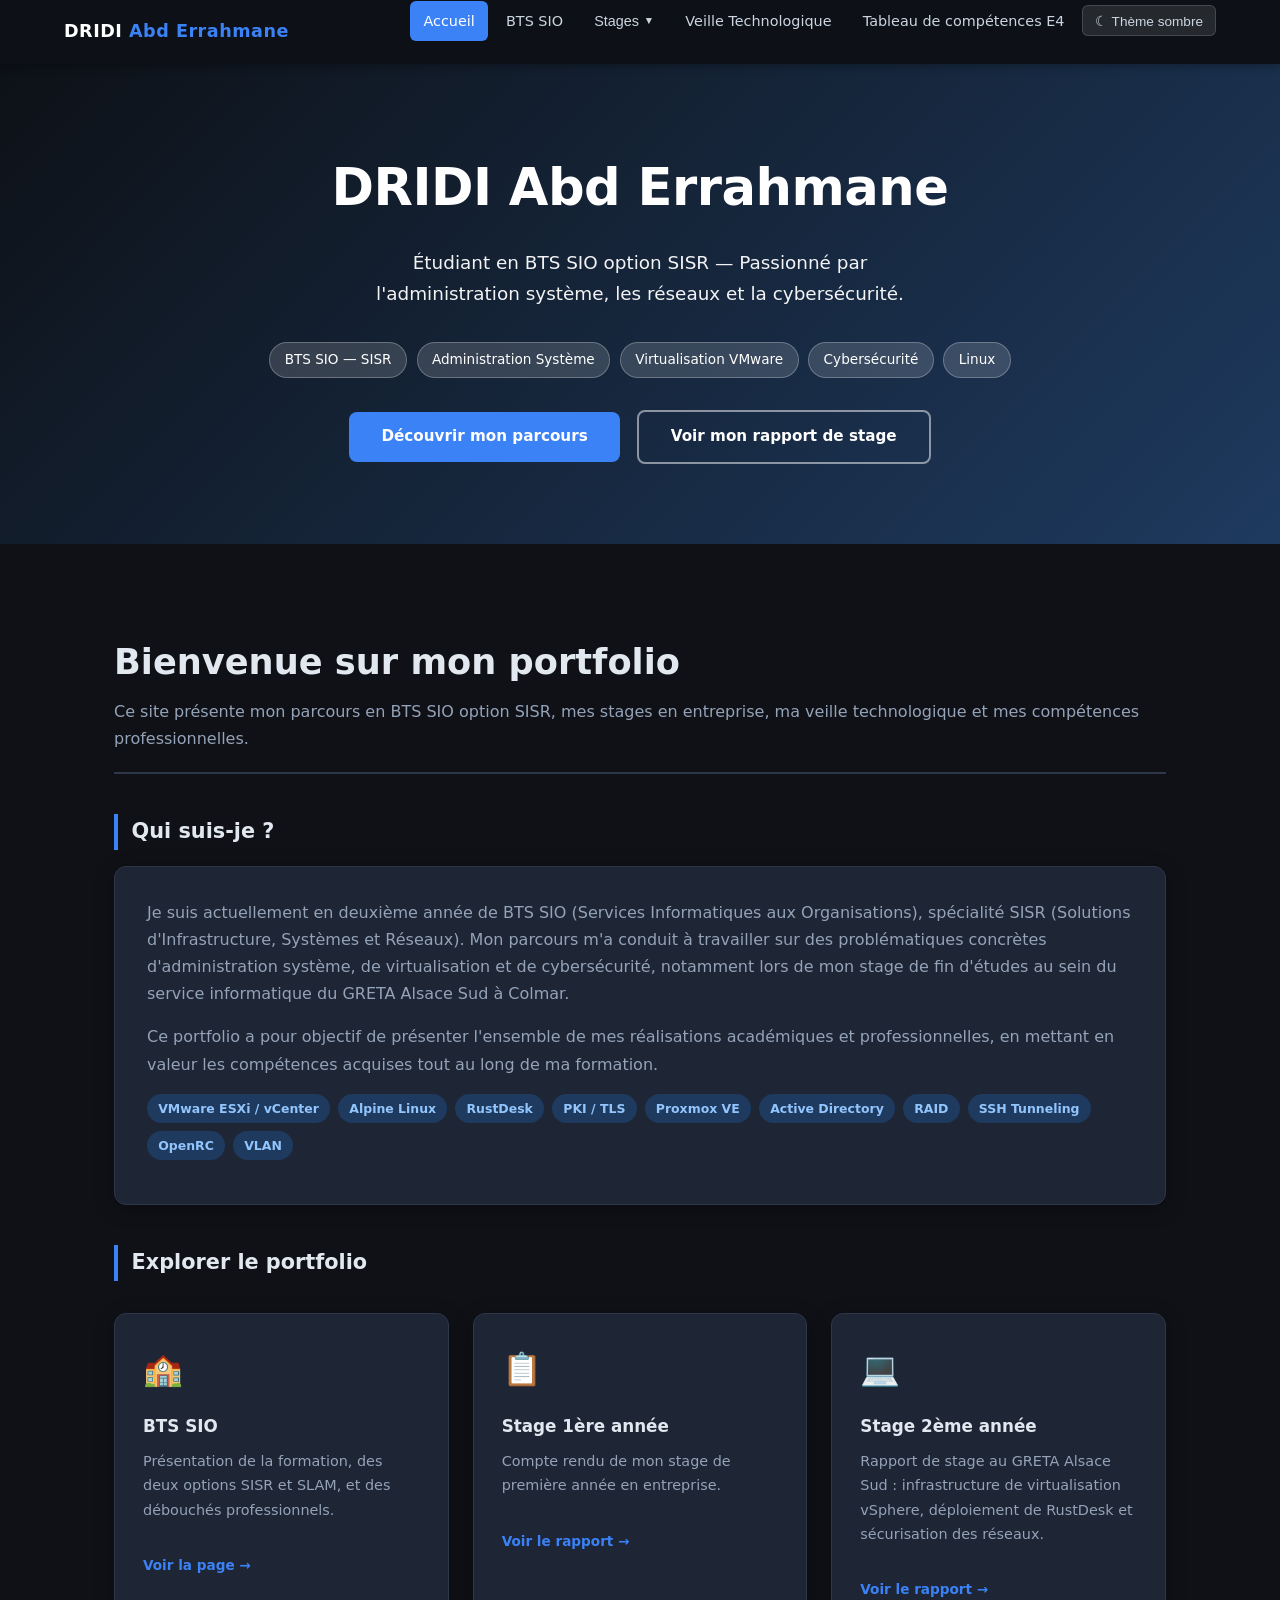
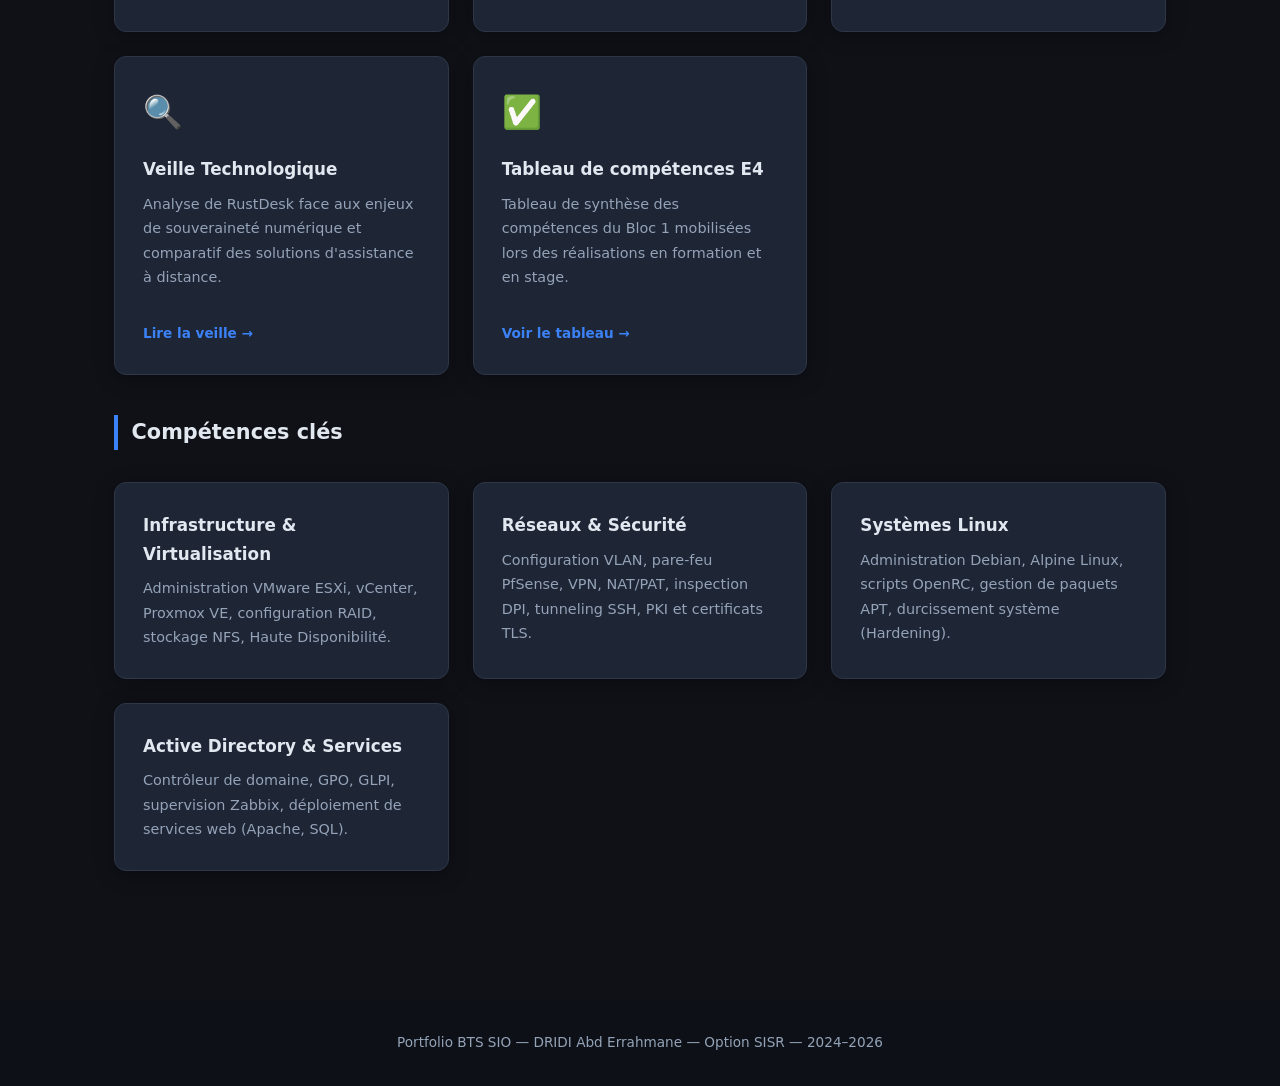
==== index.html @ 1265cfc3 "commit initial" ====
<!DOCTYPE html>
<html lang="fr" data-theme="dark">
<head>
  <meta charset="UTF-8" />
  <meta name="viewport" content="width=device-width, initial-scale=1.0" />
  <title>Portfolio BTS SIO — DRIDI Abd Errahmane</title>
  <link rel="stylesheet" href="css/style.css" />
</head>
<body>

  <!-- ===== NAVIGATION ===== -->
  <nav>
    <div class="nav-container">
      <a class="nav-logo" href="index.html">DRIDI <span>Abd Errahmane</span></a>

      <button class="nav-hamburger" id="nav-hamburger" aria-label="Menu" aria-expanded="false">
        <span></span><span></span><span></span>
      </button>

      <ul class="nav-links" id="nav-links">
        <li><a href="index.html" class="active">Accueil</a></li>
        <li><a href="bts-sio.html">BTS SIO</a></li>

        <li>
          <button class="nav-dropdown-toggle" aria-haspopup="true">
            Stages <span class="arrow">&#9660;</span>
          </button>
          <div class="dropdown-menu">
            <a href="stage-1ere-annee.html">Stage 1ère année</a>
            <a href="stage-2eme-annee.html">Stage 2ème année</a>
          </div>
        </li>

        <li><a href="veille-technologique.html">Veille Technologique</a></li>
        <li><a href="tableau-competences.html">Tableau de compétences E4</a></li>

        <li>
          <button id="theme-toggle" aria-label="Changer de thème">☾ Thème sombre</button>
        </li>
      </ul>
    </div>
  </nav>

  <!-- ===== HERO ===== -->
  <header class="hero">
    <h1>DRIDI Abd Errahmane</h1>
    <p>Étudiant en BTS SIO option SISR — Passionné par l'administration système, les réseaux et la cybersécurité.</p>
    <div class="hero-badges">
      <span class="badge">BTS SIO — SISR</span>
      <span class="badge">Administration Système</span>
      <span class="badge">Virtualisation VMware</span>
      <span class="badge">Cybersécurité</span>
      <span class="badge">Linux</span>
    </div>
    <a href="bts-sio.html" class="btn">Découvrir mon parcours</a>
    <a href="stage-2eme-annee.html" class="btn btn-outline">Voir mon rapport de stage</a>
  </header>

  <!-- ===== CONTENU PRINCIPAL ===== -->
  <main>

    <div class="page-header">
      <h1>Bienvenue sur mon portfolio</h1>
      <p>Ce site présente mon parcours en BTS SIO option SISR, mes stages en entreprise, ma veille technologique et mes compétences professionnelles.</p>
    </div>

    <!-- Présentation rapide -->
    <h2 class="section-title">Qui suis-je ?</h2>
    <div class="rapport-section">
      <p>
        Je suis actuellement en deuxième année de BTS SIO (Services Informatiques aux Organisations), spécialité SISR (Solutions d'Infrastructure, Systèmes et Réseaux). Mon parcours m'a conduit à travailler sur des problématiques concrètes d'administration système, de virtualisation et de cybersécurité, notamment lors de mon stage de fin d'études au sein du service informatique du GRETA Alsace Sud à Colmar.
      </p>
      <p>
        Ce portfolio a pour objectif de présenter l'ensemble de mes réalisations académiques et professionnelles, en mettant en valeur les compétences acquises tout au long de ma formation.
      </p>
      <div class="tags">
        <span class="tag">VMware ESXi / vCenter</span>
        <span class="tag">Alpine Linux</span>
        <span class="tag">RustDesk</span>
        <span class="tag">PKI / TLS</span>
        <span class="tag">Proxmox VE</span>
        <span class="tag">Active Directory</span>
        <span class="tag">RAID</span>
        <span class="tag">SSH Tunneling</span>
        <span class="tag">OpenRC</span>
        <span class="tag">VLAN</span>
      </div>
    </div>

    <!-- Navigation rapide -->
    <h2 class="section-title">Explorer le portfolio</h2>
    <div class="cards-grid">

      <div class="card">
        <div class="card-icon">&#127979;</div>
        <h3>BTS SIO</h3>
        <p>Présentation de la formation, des deux options SISR et SLAM, et des débouchés professionnels.</p>
        <a href="bts-sio.html" class="card-link">Voir la page &rarr;</a>
      </div>

      <div class="card">
        <div class="card-icon">&#128203;</div>
        <h3>Stage 1ère année</h3>
        <p>Compte rendu de mon stage de première année en entreprise.</p>
        <a href="stage-1ere-annee.html" class="card-link">Voir le rapport &rarr;</a>
      </div>

      <div class="card">
        <div class="card-icon">&#128187;</div>
        <h3>Stage 2ème année</h3>
        <p>Rapport de stage au GRETA Alsace Sud : infrastructure de virtualisation vSphere, déploiement de RustDesk et sécurisation des réseaux.</p>
        <a href="stage-2eme-annee.html" class="card-link">Voir le rapport &rarr;</a>
      </div>

      <div class="card">
        <div class="card-icon">&#128269;</div>
        <h3>Veille Technologique</h3>
        <p>Analyse de RustDesk face aux enjeux de souveraineté numérique et comparatif des solutions d'assistance à distance.</p>
        <a href="veille-technologique.html" class="card-link">Lire la veille &rarr;</a>
      </div>

      <div class="card">
        <div class="card-icon">&#9989;</div>
        <h3>Tableau de compétences E4</h3>
        <p>Tableau de synthèse des compétences du Bloc 1 mobilisées lors des réalisations en formation et en stage.</p>
        <a href="tableau-competences.html" class="card-link">Voir le tableau &rarr;</a>
      </div>

    </div>

    <!-- Compétences clés -->
    <h2 class="section-title">Compétences clés</h2>
    <div class="cards-grid">
      <div class="card">
        <h3>Infrastructure &amp; Virtualisation</h3>
        <p>Administration VMware ESXi, vCenter, Proxmox VE, configuration RAID, stockage NFS, Haute Disponibilité.</p>
      </div>
      <div class="card">
        <h3>Réseaux &amp; Sécurité</h3>
        <p>Configuration VLAN, pare-feu PfSense, VPN, NAT/PAT, inspection DPI, tunneling SSH, PKI et certificats TLS.</p>
      </div>
      <div class="card">
        <h3>Systèmes Linux</h3>
        <p>Administration Debian, Alpine Linux, scripts OpenRC, gestion de paquets APT, durcissement système (Hardening).</p>
      </div>
      <div class="card">
        <h3>Active Directory &amp; Services</h3>
        <p>Contrôleur de domaine, GPO, GLPI, supervision Zabbix, déploiement de services web (Apache, SQL).</p>
      </div>
    </div>

  </main>

  <!-- ===== FOOTER ===== -->
  <footer>
    <p>Portfolio BTS SIO &mdash; DRIDI Abd Errahmane &mdash; Option SISR &mdash; 2024&ndash;2026</p>
  </footer>

  <script src="js/main.js"></script>
</body>
</html>
---- css/style.css ----
/* =========================================================
   Portfolio BTS SIO - DRIDI Abd Errahmane
   style.css — Thème sobre et élégant, clair/sombre
   ========================================================= */

/* --- Variables de thème --- */
:root {
  --bg-primary:       #f4f6f9;
  --bg-secondary:     #ffffff;
  --bg-nav:           #1a1f2e;
  --bg-card:          #ffffff;
  --text-primary:     #000000;
  --text-secondary:   #000000;
  --text-nav:         #e2e8f0;
  --text-nav-hover:   #ffffff;
  --accent:           #2563eb;
  --accent-hover:     #1d4ed8;
  --accent-light:     #dbeafe;
  --border:           #e2e8f0;
  --border-nav:       rgba(255,255,255,0.08);
  --shadow:           0 2px 12px rgba(0,0,0,0.08);
  --shadow-card:      0 4px 20px rgba(0,0,0,0.06);
  --tag-bg:           #dbeafe;
  --tag-text:         #1d4ed8;
  --table-head-bg:    #1a1f2e;
  --table-head-text:  #ffffff;
  --table-alt:        #f8fafc;
  --code-bg:          #f1f5f9;
  --code-text:        #1e293b;
  --hero-gradient:    linear-gradient(135deg, #1a1f2e 0%, #2563eb 100%);
}

[data-theme="dark"] {
  --bg-primary:       #0f1117;
  --bg-secondary:     #1a1f2e;
  --bg-nav:           #0d1117;
  --bg-card:          #1e2535;
  --text-primary:     #e2e8f0;
  --text-secondary:   #94a3b8;
  --text-nav:         #cbd5e1;
  --text-nav-hover:   #ffffff;
  --accent:           #3b82f6;
  --accent-hover:     #60a5fa;
  --accent-light:     #1e3a5f;
  --border:           #2d3748;
  --border-nav:       rgba(255,255,255,0.06);
  --shadow:           0 2px 12px rgba(0,0,0,0.4);
  --shadow-card:      0 4px 20px rgba(0,0,0,0.3);
  --tag-bg:           #1e3a5f;
  --tag-text:         #93c5fd;
  --table-head-bg:    #0d1117;
  --table-head-text:  #e2e8f0;
  --table-alt:        #151b27;
  --code-bg:          #0d1117;
  --code-text:        #a5f3fc;
  --hero-gradient:    linear-gradient(135deg, #0d1117 0%, #1e3a5f 100%);
}

/* --- Reset & base --- */
*, *::before, *::after { box-sizing: border-box; margin: 0; padding: 0; }

html { scroll-behavior: smooth; font-size: 16px; }

body {
  font-family: 'Segoe UI', system-ui, -apple-system, sans-serif;
  background-color: var(--bg-primary);
  color: var(--text-primary);
  line-height: 1.7;
  transition: background-color 0.3s, color 0.3s;
}

a { color: var(--accent); text-decoration: none; transition: color 0.2s; }
a:hover { color: var(--accent-hover); }

img { max-width: 100%; display: block; }

/* --- Navigation --- */
nav {
  background-color: var(--bg-nav);
  position: sticky;
  top: 0;
  z-index: 1000;
  box-shadow: 0 2px 8px rgba(0,0,0,0.3);
}

.nav-container {
  max-width: 1200px;
  margin: 0 auto;
  padding: 0 1.5rem;
  display: flex;
  align-items: center;
  justify-content: space-between;
  height: 64px;
}

.nav-logo {
  font-size: 1.1rem;
  font-weight: 700;
  color: #ffffff;
  letter-spacing: 0.5px;
  white-space: nowrap;
}

.nav-logo span { color: var(--accent); }

.nav-links {
  display: flex;
  align-items: center;
  gap: 0.25rem;
  list-style: none;
}

.nav-links > li { position: relative; }

.nav-links > li > a,
.nav-links > li > button.nav-dropdown-toggle {
  display: flex;
  align-items: center;
  gap: 0.3rem;
  padding: 0.5rem 0.85rem;
  color: var(--text-nav);
  font-size: 0.9rem;
  font-weight: 500;
  border-radius: 6px;
  border: none;
  background: none;
  cursor: pointer;
  transition: background 0.2s, color 0.2s;
  white-space: nowrap;
}

.nav-links > li > a:hover,
.nav-links > li > button.nav-dropdown-toggle:hover,
.nav-links > li > a.active,
.nav-links > li > button.nav-dropdown-toggle.active {
  background: rgba(255,255,255,0.1);
  color: var(--text-nav-hover);
}

.nav-links > li > a.active { background: var(--accent); }

/* Flèche dropdown */
.nav-dropdown-toggle .arrow {
  font-size: 0.65rem;
  transition: transform 0.25s;
  display: inline-block;
}
.nav-dropdown-toggle.open .arrow { transform: rotate(180deg); }

/* Sous-menu dropdown */
.dropdown-menu {
  display: none;
  position: absolute;
  top: calc(100% + 8px);
  left: 0;
  background: var(--bg-card);
  border: 1px solid var(--border);
  border-radius: 8px;
  box-shadow: var(--shadow);
  min-width: 220px;
  overflow: hidden;
  z-index: 200;
}

.dropdown-menu.open { display: block; }

.dropdown-menu a {
  display: block;
  padding: 0.65rem 1.1rem;
  color: var(--text-primary);
  font-size: 0.875rem;
  border-bottom: 1px solid var(--border);
  transition: background 0.15s;
}

.dropdown-menu a:last-child { border-bottom: none; }
.dropdown-menu a:hover { background: var(--accent-light); color: var(--accent); }

/* Bouton thème */
#theme-toggle {
  background: rgba(255,255,255,0.1);
  border: 1px solid rgba(255,255,255,0.15);
  color: var(--text-nav);
  padding: 0.4rem 0.75rem;
  border-radius: 6px;
  cursor: pointer;
  font-size: 0.85rem;
  transition: background 0.2s, color 0.2s;
  white-space: nowrap;
}
#theme-toggle:hover { background: rgba(255,255,255,0.18); color: #fff; }

/* Hamburger */
.nav-hamburger {
  display: none;
  flex-direction: column;
  gap: 5px;
  cursor: pointer;
  padding: 0.4rem;
  background: none;
  border: none;
}
.nav-hamburger span {
  display: block;
  width: 24px;
  height: 2px;
  background: var(--text-nav);
  border-radius: 2px;
  transition: all 0.3s;
}

/* --- Mobile nav --- */
@media (max-width: 900px) {
  .nav-hamburger { display: flex; }

  .nav-links {
    display: none;
    flex-direction: column;
    align-items: stretch;
    position: absolute;
    top: 64px;
    left: 0;
    right: 0;
    background: var(--bg-nav);
    padding: 1rem;
    gap: 0.25rem;
    border-top: 1px solid var(--border-nav);
  }

  .nav-links.open { display: flex; }

  .nav-links > li > a,
  .nav-links > li > button.nav-dropdown-toggle {
    width: 100%;
    justify-content: space-between;
    padding: 0.65rem 1rem;
  }

  .dropdown-menu {
    position: static;
    box-shadow: none;
    border: none;
    border-radius: 0;
    background: rgba(255,255,255,0.04);
    margin-top: 0.25rem;
  }

  .dropdown-menu a { padding-left: 2rem; }

  #theme-toggle { width: 100%; text-align: center; margin-top: 0.5rem; }
}

/* --- Layout principal --- */
main {
  max-width: 1100px;
  margin: 0 auto;
  padding: 2.5rem 1.5rem 4rem;
}

/* --- Hero (page d'accueil) --- */
.hero {
  background: var(--hero-gradient);
  color: #ffffff;
  padding: 5rem 2rem;
  text-align: center;
  margin-bottom: 3rem;
}

.hero h1 {
  font-size: clamp(2rem, 5vw, 3.2rem);
  font-weight: 800;
  margin-bottom: 1rem;
  letter-spacing: -0.5px;
}

.hero p {
  font-size: 1.15rem;
  opacity: 0.95;
  max-width: 600px;
  margin: 0 auto 2rem;
  color: #ffffff; /* Par défaut sur le gradient sombre */
}

/* Forcer le texte hero en noir quand le thème global est CLAIR */
[data-theme="light"] .hero p {
  color: #000000 !important;
  font-weight: 500;
}

.hero-badges {
  display: flex;
  flex-wrap: wrap;
  gap: 0.6rem;
  justify-content: center;
  margin-bottom: 2rem;
}

.badge {
  background: rgba(255,255,255,0.15);
  border: 1px solid rgba(255,255,255,0.25);
  color: #fff;
  padding: 0.35rem 0.9rem;
  border-radius: 20px;
  font-size: 0.85rem;
  font-weight: 500;
}

.btn {
  display: inline-block;
  padding: 0.75rem 2rem;
  background: var(--accent);
  color: #fff;
  border-radius: 8px;
  font-weight: 600;
  font-size: 0.95rem;
  transition: background 0.2s, transform 0.15s;
  border: none;
  cursor: pointer;
}
.btn:hover { background: var(--accent-hover); color: #fff; transform: translateY(-1px); }
.btn-outline {
  background: transparent;
  border: 2px solid rgba(255,255,255,0.5);
  margin-left: 0.75rem;
}
.btn-outline:hover { background: rgba(255,255,255,0.1); }

/* --- Cards grille --- */
.cards-grid {
  display: grid;
  grid-template-columns: repeat(auto-fit, minmax(280px, 1fr));
  gap: 1.5rem;
  margin-top: 2rem;
}

.card {
  background: var(--bg-card);
  border: 1px solid var(--border);
  border-radius: 12px;
  padding: 1.75rem;
  box-shadow: var(--shadow-card);
  transition: transform 0.2s, box-shadow 0.2s;
}

.card:hover { transform: translateY(-3px); box-shadow: 0 8px 30px rgba(0,0,0,0.1); }

.card-icon {
  font-size: 2rem;
  margin-bottom: 1rem;
}

.card h3 {
  font-size: 1.05rem;
  font-weight: 700;
  margin-bottom: 0.5rem;
  color: var(--text-primary);
}

.card p { color: var(--text-secondary); font-size: 0.9rem; }

.card a.card-link {
  display: inline-block;
  margin-top: 1rem;
  font-size: 0.85rem;
  font-weight: 600;
  color: var(--accent);
}

/* --- Titres de section --- */
.page-header {
  margin-bottom: 2.5rem;
  padding-bottom: 1.25rem;
  border-bottom: 2px solid var(--border);
}

.page-header h1 {
  font-size: clamp(1.6rem, 3vw, 2.2rem);
  font-weight: 800;
  color: var(--text-primary);
  margin-bottom: 0.4rem;
}

.page-header p {
  color: var(--text-secondary);
  font-size: 1rem;
}

.section-title {
  font-size: 1.3rem;
  font-weight: 700;
  color: var(--text-primary);
  margin: 2.5rem 0 1rem;
  padding-left: 0.85rem;
  border-left: 4px solid var(--accent);
}

.subsection-title {
  font-size: 1.05rem;
  font-weight: 600;
  color: var(--text-primary);
  margin: 1.75rem 0 0.75rem;
}

/* --- Texte courant --- */
p { margin-bottom: 1rem; color: var(--text-secondary); }
p:last-child { margin-bottom: 0; }

ul, ol { padding-left: 1.5rem; margin-bottom: 1rem; color: var(--text-secondary); }
li { margin-bottom: 0.4rem; }

/* --- Info box / alert --- */
.info-box {
  background: var(--accent-light);
  border-left: 4px solid var(--accent);
  border-radius: 0 8px 8px 0;
  padding: 1rem 1.25rem;
  margin: 1.5rem 0;
  color: var(--text-primary);
  font-size: 0.925rem;
}

.info-box strong { display: block; margin-bottom: 0.3rem; color: var(--accent); }

/* --- Tags --- */
.tags { display: flex; flex-wrap: wrap; gap: 0.5rem; margin: 0.75rem 0; }
.tag {
  background: var(--tag-bg);
  color: var(--tag-text);
  padding: 0.25rem 0.7rem;
  border-radius: 20px;
  font-size: 0.78rem;
  font-weight: 600;
}

/* --- Timeline --- */
.timeline { position: relative; padding-left: 2rem; margin: 1.5rem 0; }
.timeline::before {
  content: '';
  position: absolute;
  left: 0.5rem;
  top: 0;
  bottom: 0;
  width: 2px;
  background: var(--border);
}

.timeline-item {
  position: relative;
  margin-bottom: 2rem;
}

.timeline-item::before {
  content: '';
  position: absolute;
  left: -1.65rem;
  top: 0.35rem;
  width: 12px;
  height: 12px;
  background: var(--accent);
  border-radius: 50%;
  border: 2px solid var(--bg-primary);
}

.timeline-item .timeline-date {
  font-size: 0.8rem;
  font-weight: 600;
  color: var(--accent);
  margin-bottom: 0.25rem;
  text-transform: uppercase;
  letter-spacing: 0.5px;
}

.timeline-item h4 {
  font-size: 1rem;
  font-weight: 700;
  color: var(--text-primary);
  margin-bottom: 0.5rem;
}

.timeline-item p { font-size: 0.9rem; }

/* --- Tableau --- */
.table-wrapper {
  overflow-x: auto;
  margin: 1.5rem 0;
  border-radius: 10px;
  border: 1px solid var(--border);
  box-shadow: var(--shadow-card);
}

table {
  width: 100%;
  border-collapse: collapse;
  font-size: 0.875rem;
}

thead th {
  background: var(--table-head-bg);
  color: var(--table-head-text);
  padding: 0.85rem 1rem;
  text-align: left;
  font-weight: 600;
  font-size: 0.8rem;
  text-transform: uppercase;
  letter-spacing: 0.5px;
}

tbody tr { border-bottom: 1px solid var(--border); }
tbody tr:last-child { border-bottom: none; }
tbody tr:nth-child(even) { background: var(--table-alt); }
tbody td { padding: 0.75rem 1rem; color: var(--text-secondary); vertical-align: top; }
tbody tr:hover { background: var(--accent-light); }

/* Cellule check */
.check { color: var(--accent); font-weight: 700; text-align: center; }

/* --- Code block --- */
pre {
  background: var(--code-bg);
  color: var(--code-text);
  padding: 1.25rem;
  border-radius: 8px;
  overflow-x: auto;
  font-size: 0.85rem;
  font-family: 'Cascadia Code', 'Fira Code', 'Courier New', monospace;
  margin: 1rem 0;
  border: 1px solid var(--border);
}

code {
  background: var(--code-bg);
  color: var(--code-text);
  padding: 0.15rem 0.4rem;
  border-radius: 4px;
  font-size: 0.85em;
  font-family: 'Cascadia Code', 'Fira Code', 'Courier New', monospace;
}

pre code { background: none; padding: 0; }

/* --- Rapport de stage : mise en page --- */
.rapport-cover {
  background: var(--hero-gradient);
  color: #fff;
  border-radius: 12px;
  padding: 3rem 2rem;
  text-align: center;
  margin-bottom: 2.5rem;
}

.rapport-cover h1 { font-size: clamp(1.5rem, 3vw, 2.2rem); font-weight: 800; margin-bottom: 1rem; }
.rapport-cover .cover-meta { opacity: 0.85; font-size: 0.95rem; line-height: 2; }

.rapport-section {
  background: var(--bg-card);
  border: 1px solid var(--border);
  border-radius: 12px;
  padding: 2rem;
  margin-bottom: 1.75rem;
  box-shadow: var(--shadow-card);
}

.rapport-section h2 {
  font-size: 1.2rem;
  font-weight: 700;
  color: var(--text-primary);
  margin-bottom: 1.25rem;
  padding-bottom: 0.75rem;
  border-bottom: 1px solid var(--border);
  display: flex;
  align-items: center;
  gap: 0.6rem;
}

.rapport-section h2 .num {
  background: var(--accent);
  color: #fff;
  width: 28px;
  height: 28px;
  border-radius: 50%;
  display: inline-flex;
  align-items: center;
  justify-content: center;
  font-size: 0.8rem;
  font-weight: 700;
  flex-shrink: 0;
}

/* --- Veille --- */
.veille-card {
  background: var(--bg-card);
  border: 1px solid var(--border);
  border-radius: 12px;
  padding: 1.75rem;
  margin-bottom: 1.5rem;
  box-shadow: var(--shadow-card);
}

.veille-card h3 {
  font-size: 1.05rem;
  font-weight: 700;
  color: var(--text-primary);
  margin-bottom: 0.75rem;
}

/* --- Compétences E4 --- */
.competence-bloc {
  background: var(--bg-card);
  border: 1px solid var(--border);
  border-radius: 12px;
  margin-bottom: 1.5rem;
  overflow: hidden;
  box-shadow: var(--shadow-card);
}

.competence-bloc-header {
  background: var(--table-head-bg);
  color: var(--table-head-text);
  padding: 1rem 1.25rem;
  font-weight: 700;
  font-size: 0.95rem;
}

/* --- Footer --- */
footer {
  background: var(--bg-nav);
  color: var(--text-nav);
  text-align: center;
  padding: 2rem 1rem;
  font-size: 0.85rem;
  margin-top: 4rem;
}

footer a { color: var(--accent); }

/* --- Utilitaires --- */
.text-accent { color: var(--accent); }
.text-muted { color: var(--text-secondary); font-size: 0.875rem; }
.mt-1 { margin-top: 0.5rem; }
.mt-2 { margin-top: 1rem; }
.mt-3 { margin-top: 1.5rem; }
.mb-2 { margin-bottom: 1rem; }
.mb-3 { margin-bottom: 1.5rem; }
.flex-center { display: flex; align-items: center; gap: 0.75rem; }
.divider { border: none; border-top: 1px solid var(--border); margin: 2rem 0; }

/* --- Responsive général --- */
@media (max-width: 640px) {
  main { padding: 1.5rem 1rem 3rem; }
  .rapport-cover { padding: 2rem 1.25rem; }
  .rapport-section { padding: 1.25rem; }
  .hero { padding: 3rem 1rem; }
}
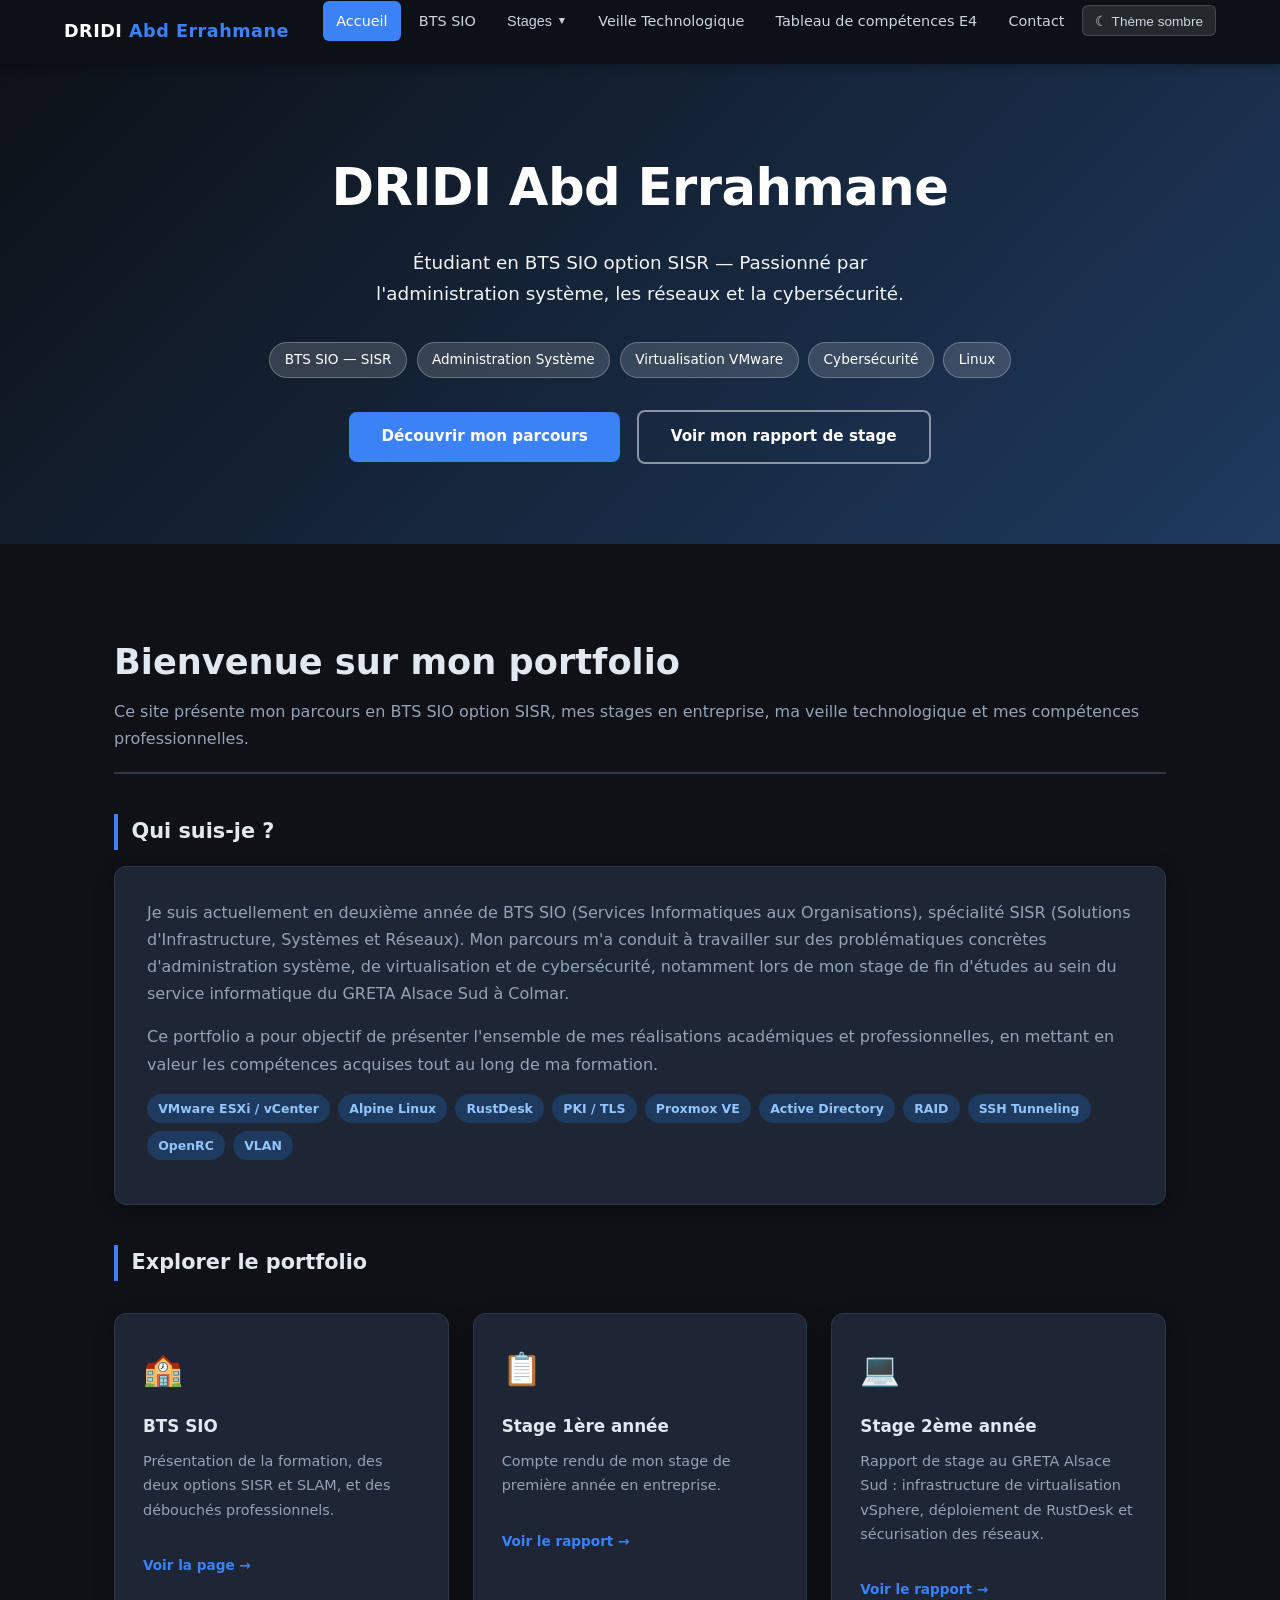
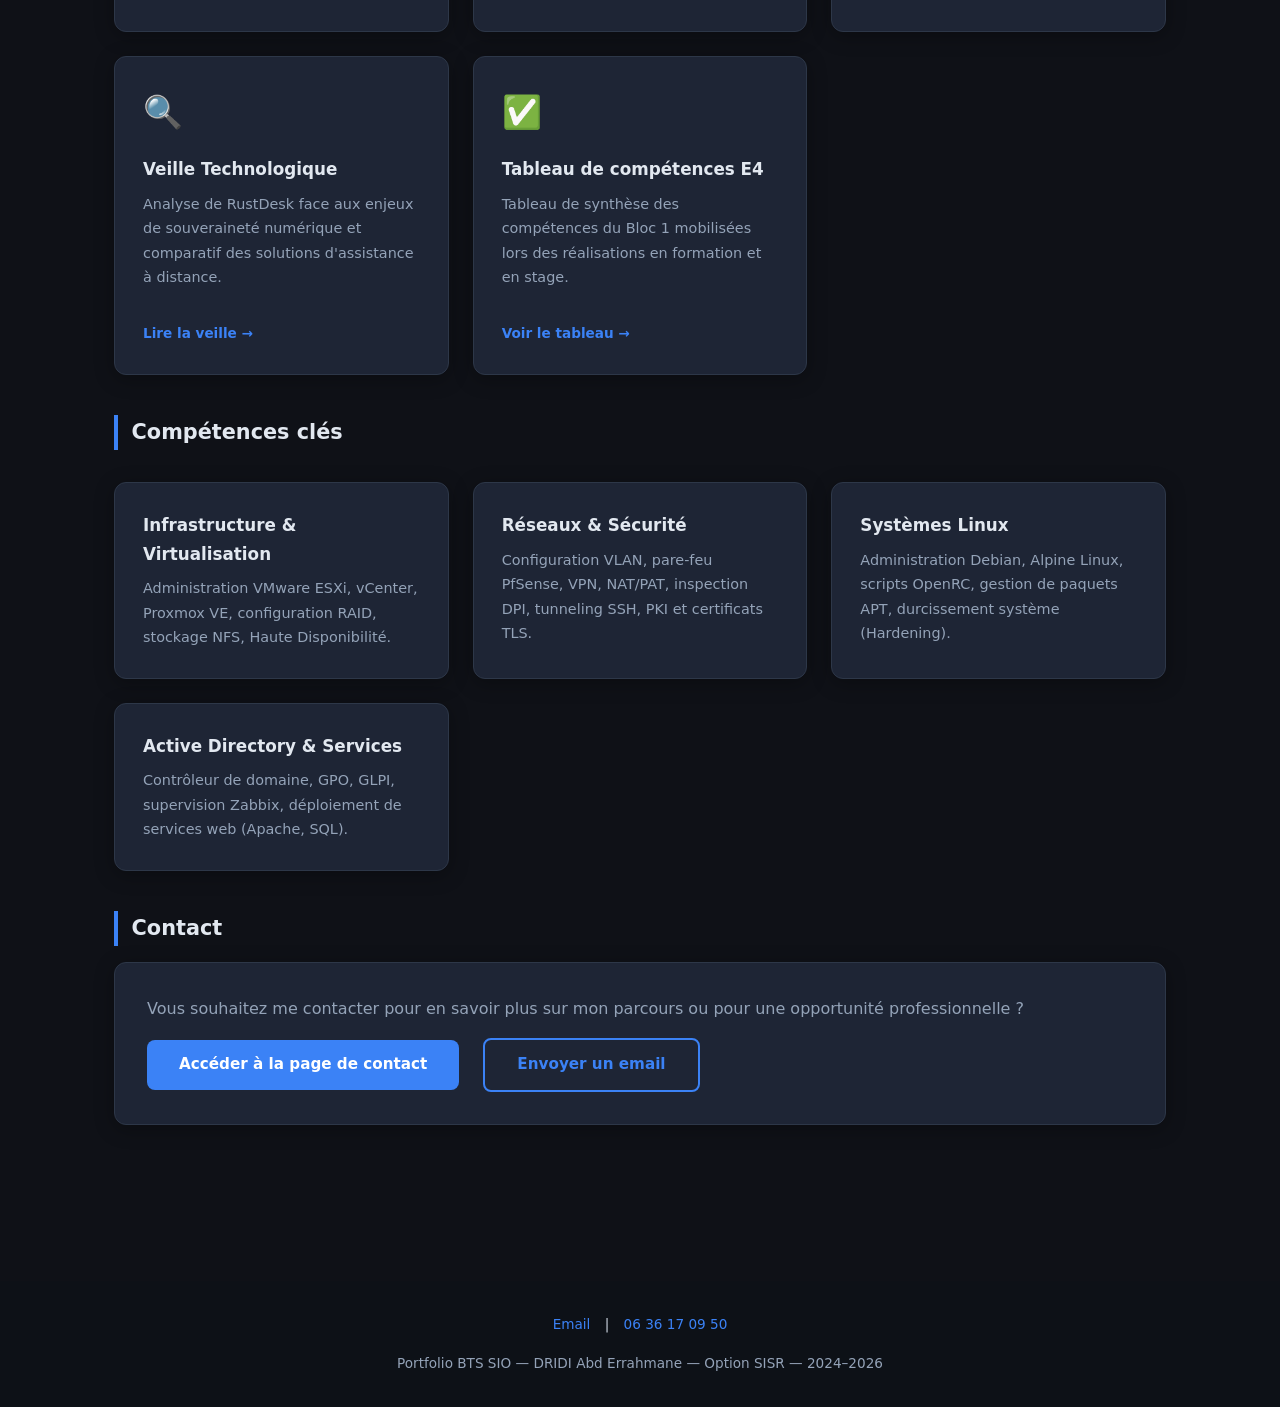
==== commit 4a659ec2: "add" ====
--- a/index.html
+++ b/index.html
@@ -33,6 +33,7 @@
 
         <li><a href="veille-technologique.html">Veille Technologique</a></li>
         <li><a href="tableau-competences.html">Tableau de compétences E4</a></li>
+        <li><a href="contact.html">Contact</a></li>
 
         <li>
           <button id="theme-toggle" aria-label="Changer de thème">☾ Thème sombre</button>
@@ -149,10 +150,24 @@
       </div>
     </div>
 
+    <!-- ===== CONTACT RAPIDE ===== -->
+    <h2 class="section-title" id="contact">Contact</h2>
+    <div class="rapport-section">
+      <p>Vous souhaitez me contacter pour en savoir plus sur mon parcours ou pour une opportunité professionnelle ?</p>
+      <div class="flex-center mt-2">
+        <a href="contact.html" class="btn">Accéder à la page de contact</a>
+        <a href="mailto:abdoudri0706@gmail.com" class="btn btn-outline" style="border-color: var(--accent); color: var(--accent);">Envoyer un email</a>
+      </div>
+    </div>
+
   </main>
 
   <!-- ===== FOOTER ===== -->
   <footer>
+    <div style="margin-bottom: 1rem;">
+      <a href="mailto:abdoudri0706@gmail.com" style="margin: 0 10px;">Email</a> | 
+      <a href="tel:0636170950" style="margin: 0 10px;">06 36 17 09 50</a>
+    </div>
     <p>Portfolio BTS SIO &mdash; DRIDI Abd Errahmane &mdash; Option SISR &mdash; 2024&ndash;2026</p>
   </footer>
 
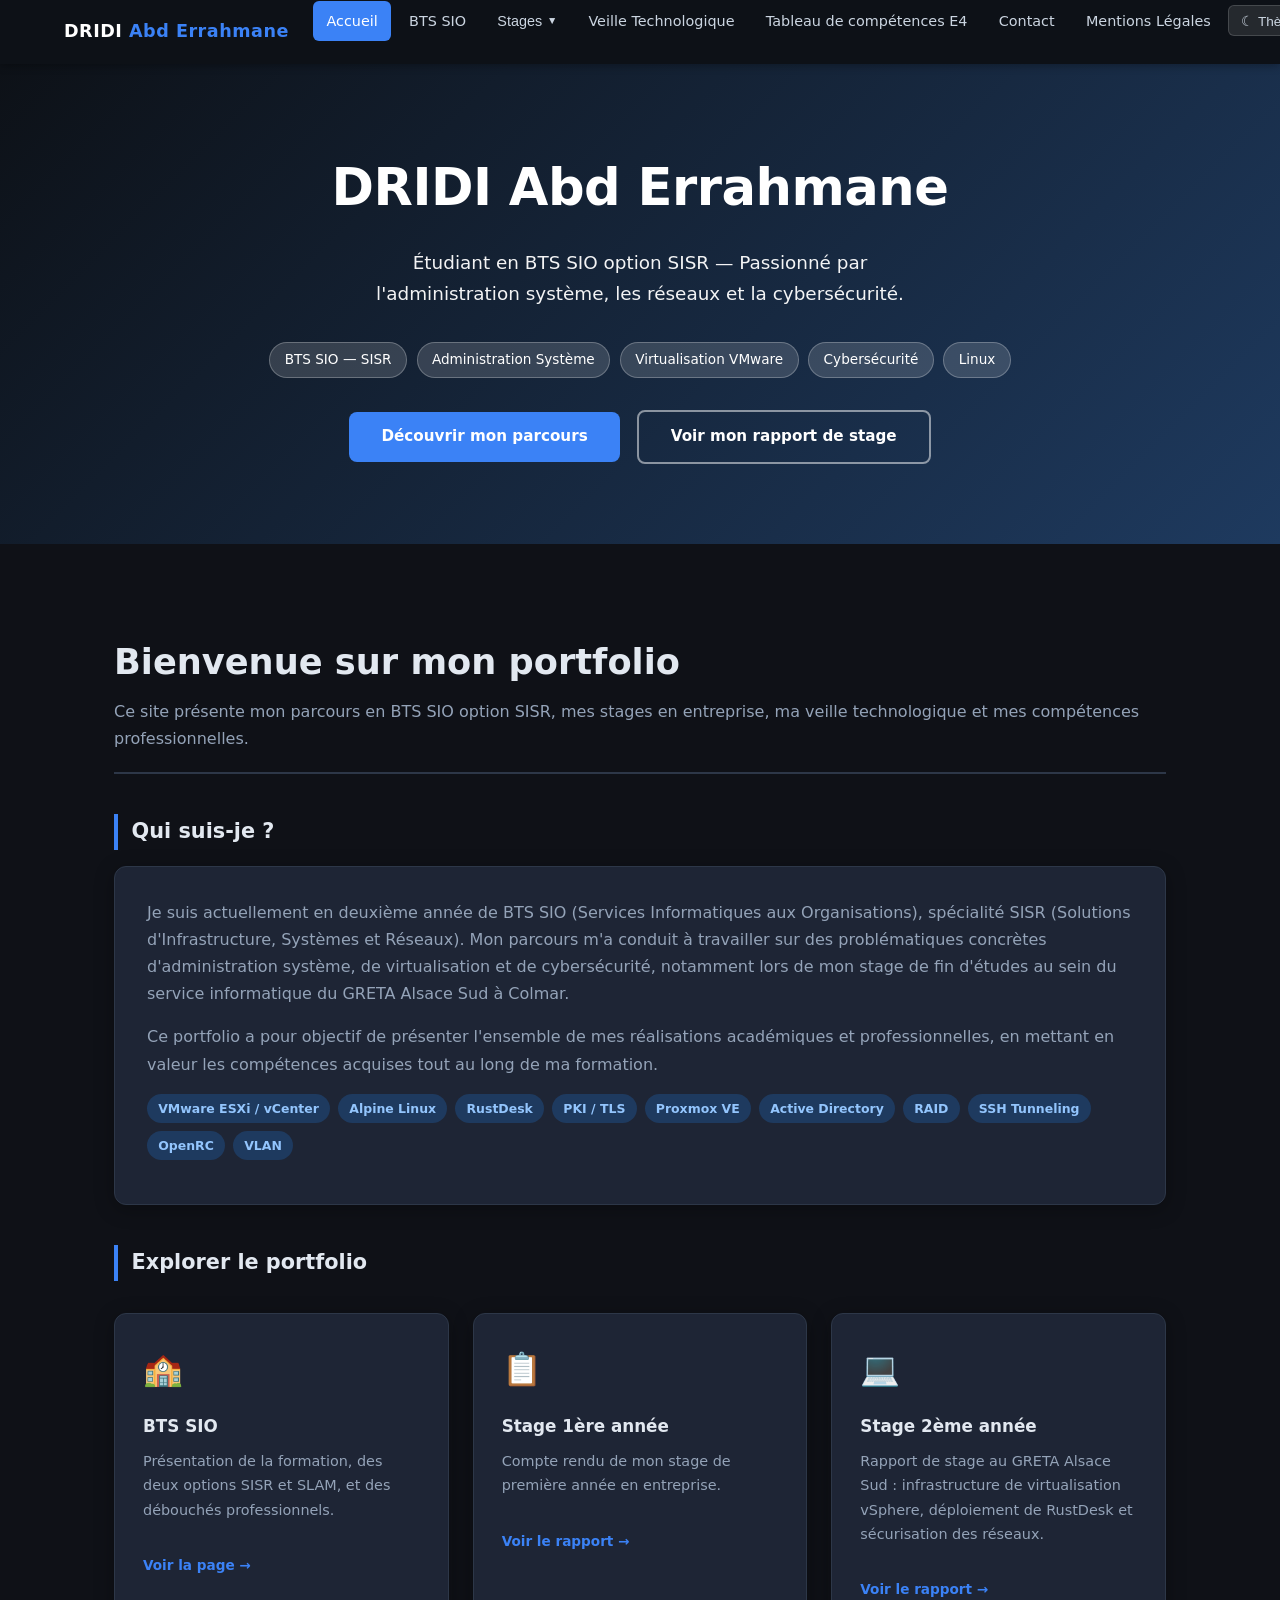
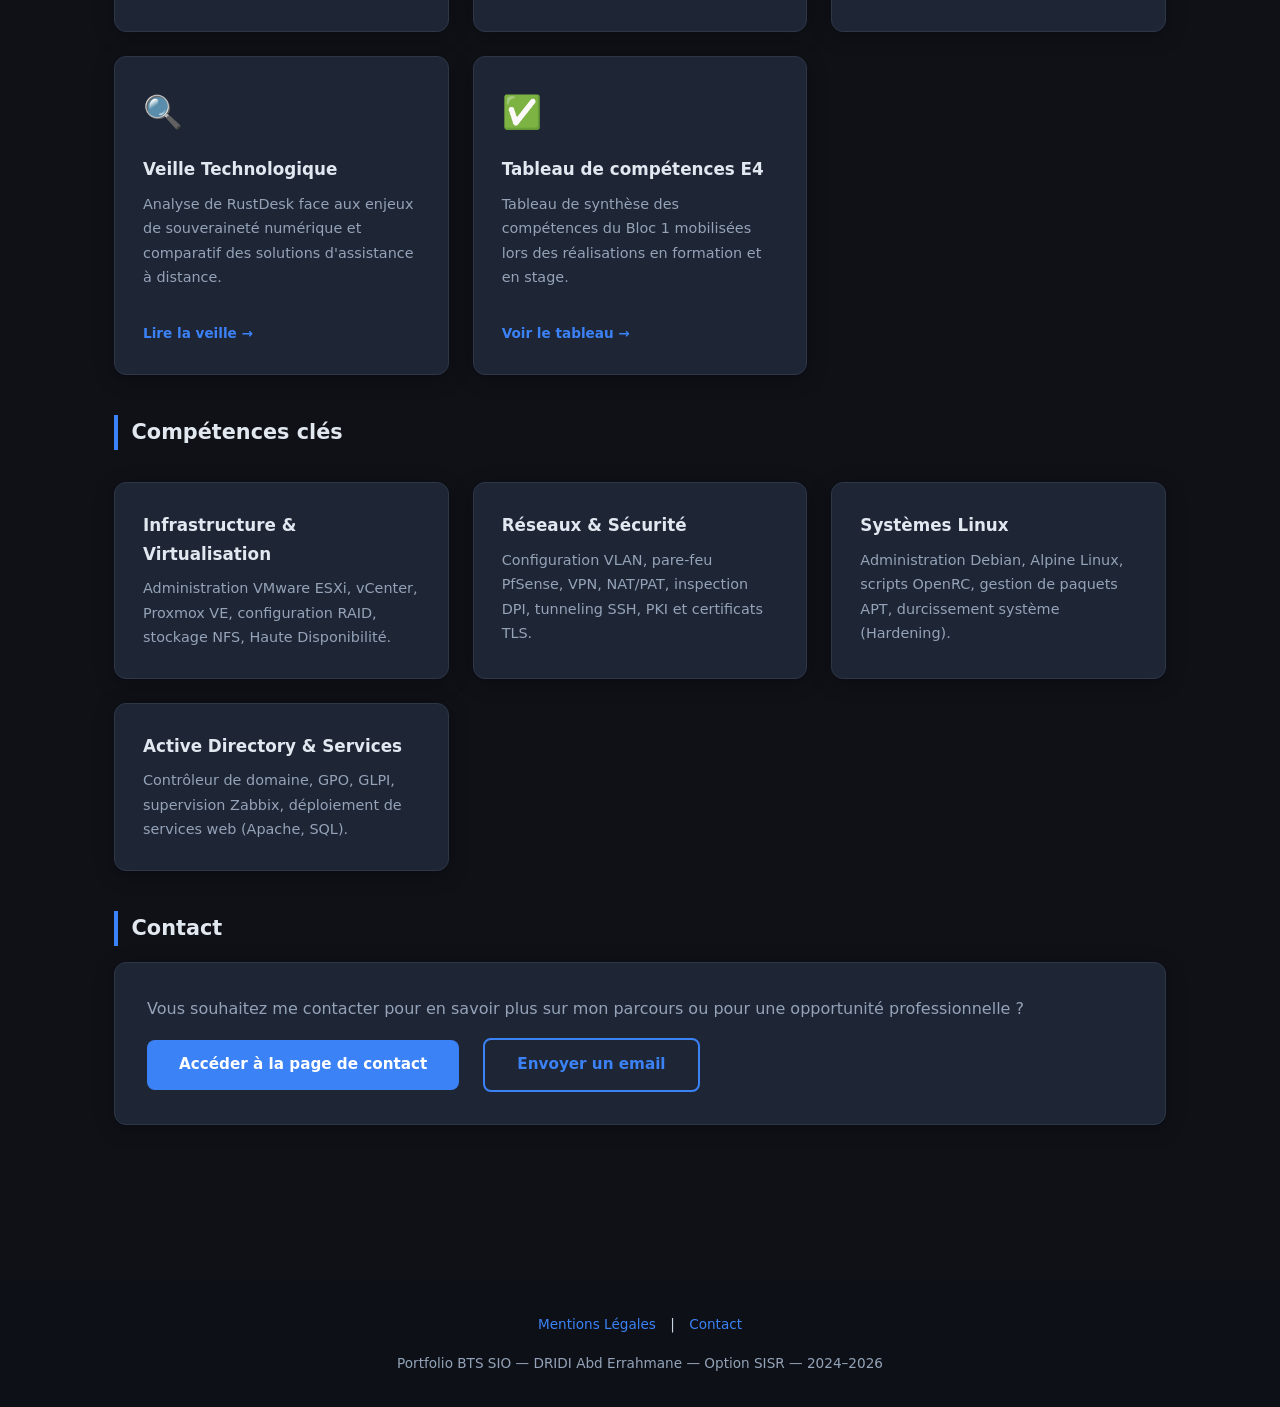
==== commit 63bccbe9: "adddd" ====
--- a/index.html
+++ b/index.html
@@ -34,6 +34,7 @@
         <li><a href="veille-technologique.html">Veille Technologique</a></li>
         <li><a href="tableau-competences.html">Tableau de compétences E4</a></li>
         <li><a href="contact.html">Contact</a></li>
+        <li><a href="mentions-legales.html">Mentions Légales</a></li>
 
         <li>
           <button id="theme-toggle" aria-label="Changer de thème">☾ Thème sombre</button>
@@ -165,8 +166,8 @@
   <!-- ===== FOOTER ===== -->
   <footer>
     <div style="margin-bottom: 1rem;">
-      <a href="mailto:abdoudri0706@gmail.com" style="margin: 0 10px;">Email</a> | 
-      <a href="tel:0636170950" style="margin: 0 10px;">06 36 17 09 50</a>
+      <a href="mentions-legales.html" style="margin: 0 10px;">Mentions Légales</a> | 
+      <a href="contact.html" style="margin: 0 10px;">Contact</a>
     </div>
     <p>Portfolio BTS SIO &mdash; DRIDI Abd Errahmane &mdash; Option SISR &mdash; 2024&ndash;2026</p>
   </footer>
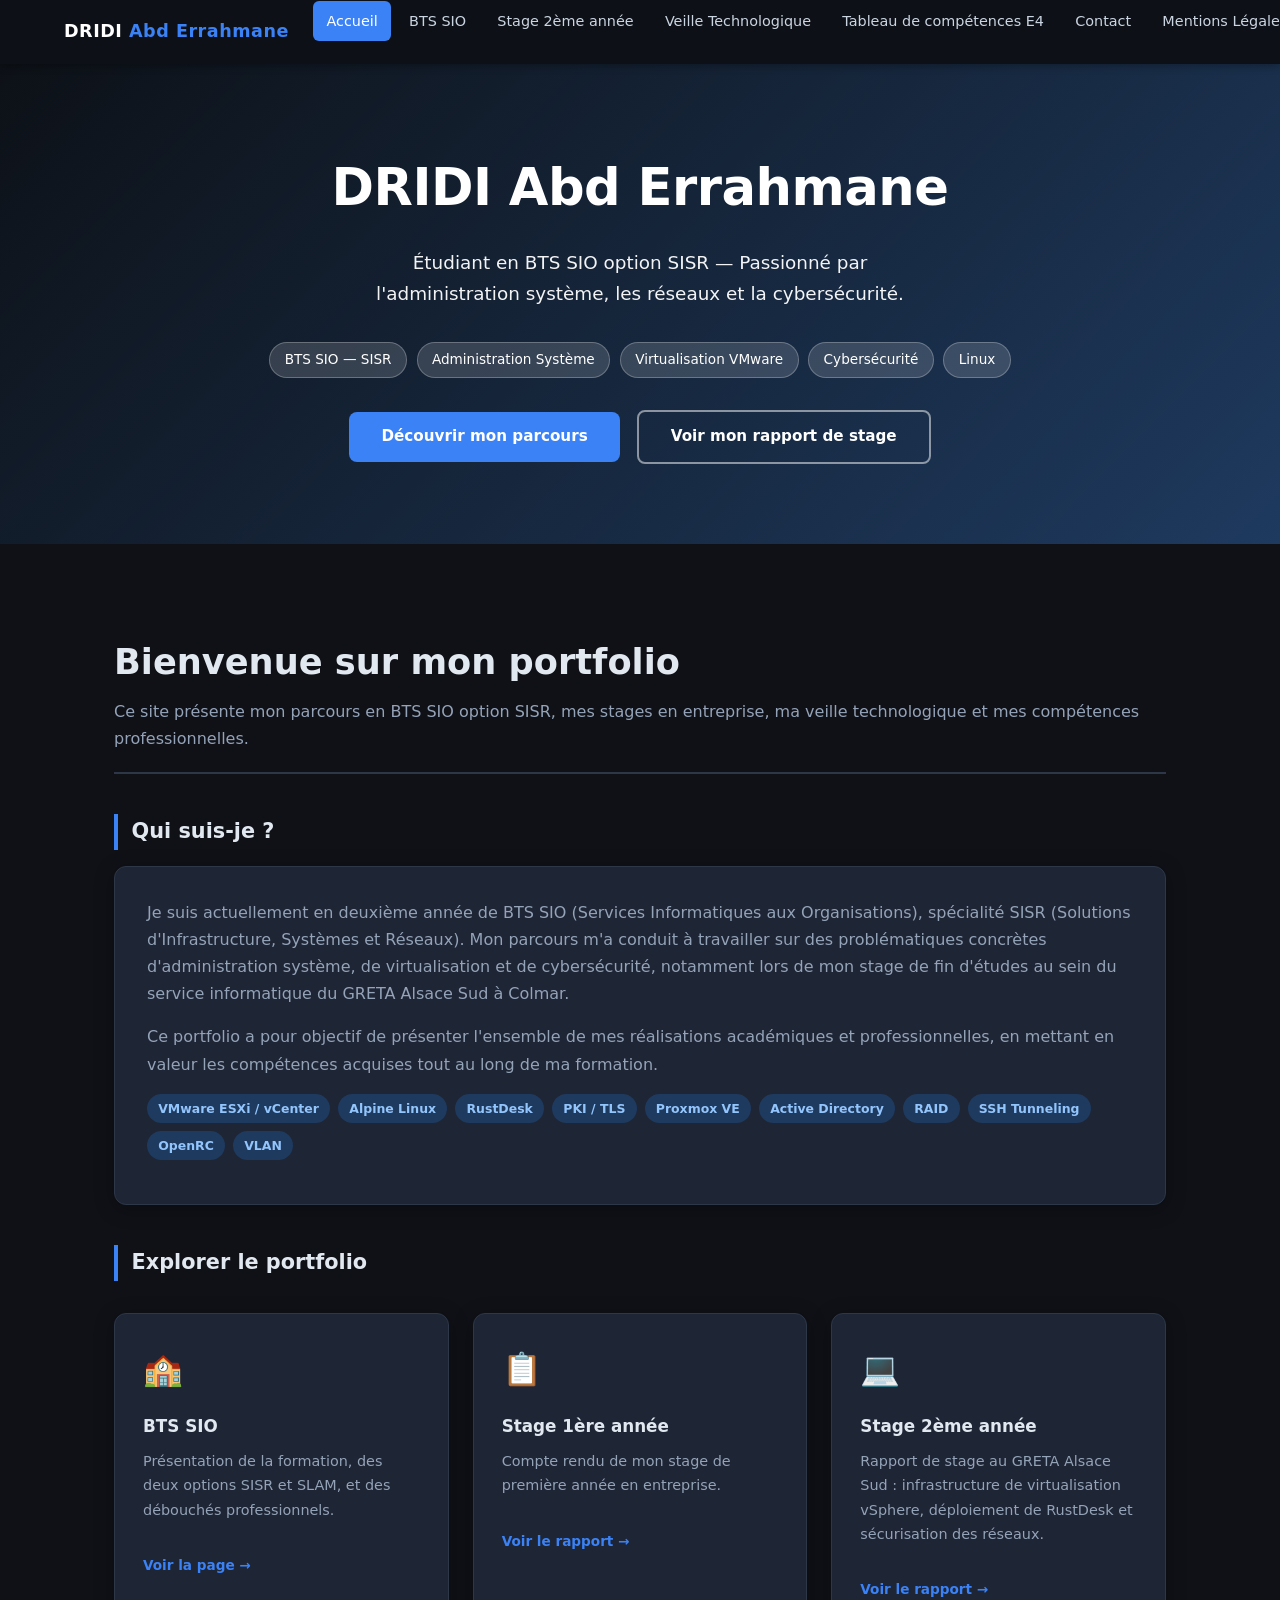
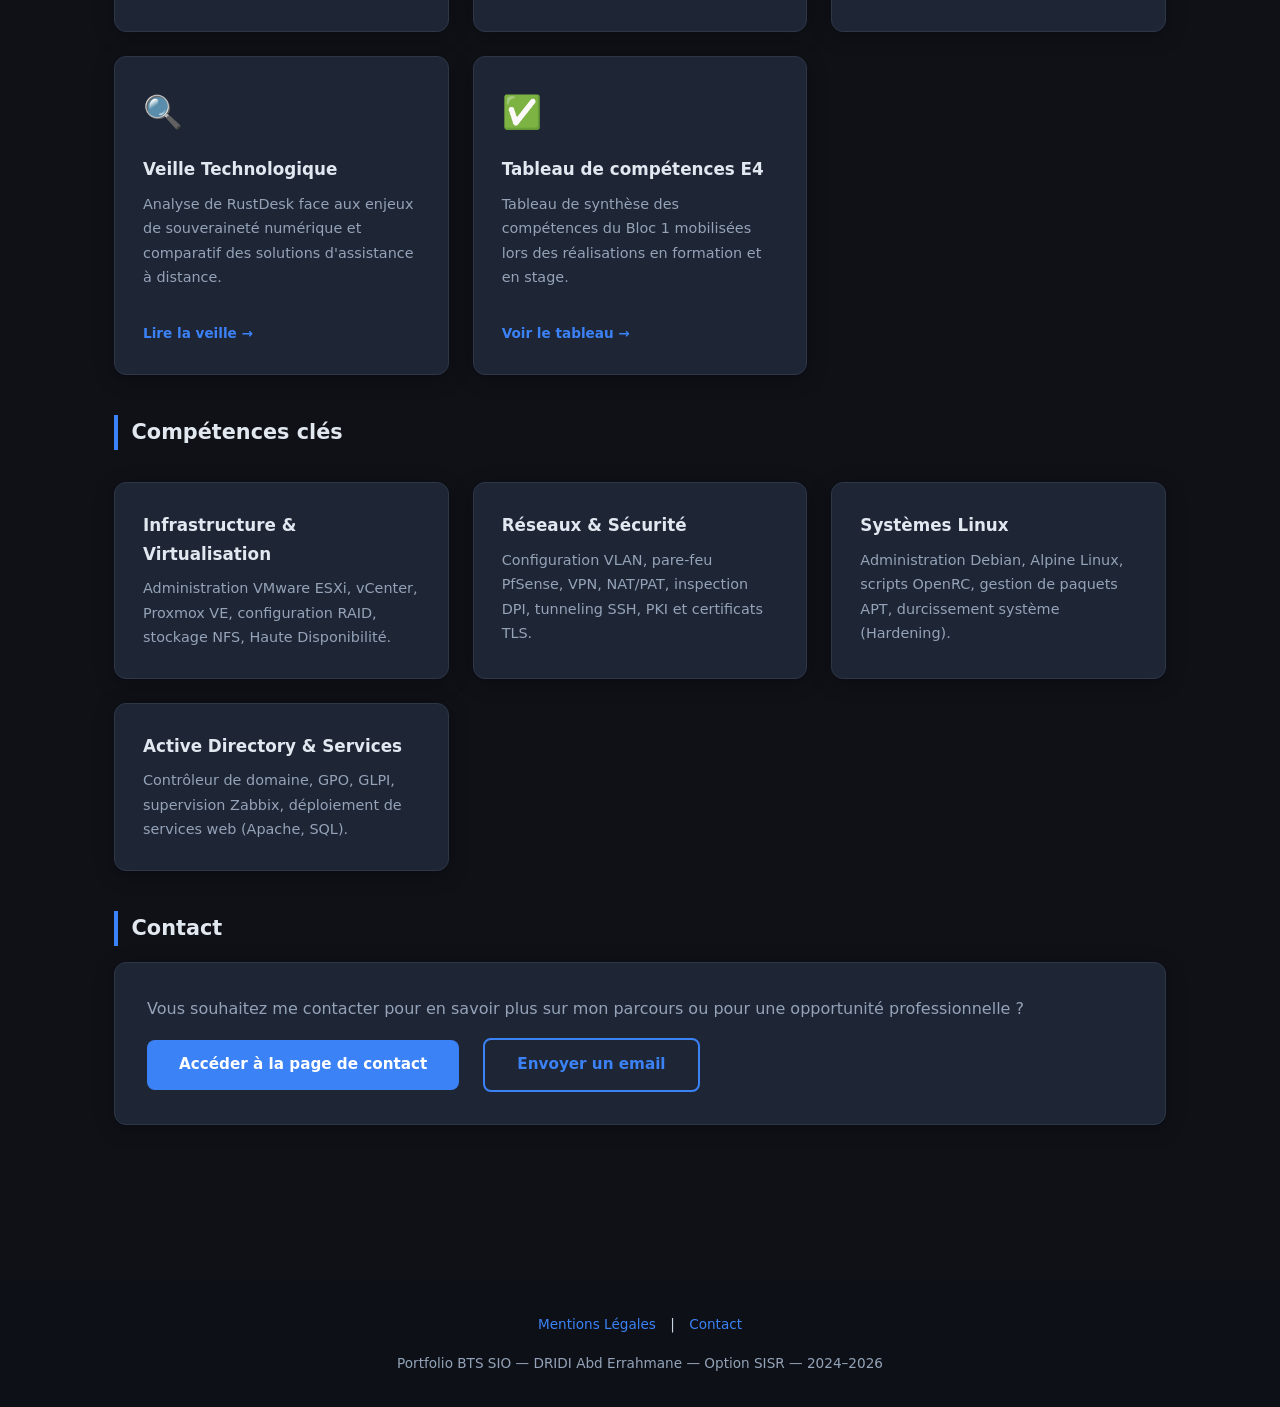
==== commit 97d13e45: "aaaaa" ====
--- a/index.html
+++ b/index.html
@@ -21,15 +21,7 @@
         <li><a href="index.html" class="active">Accueil</a></li>
         <li><a href="bts-sio.html">BTS SIO</a></li>
 
-        <li>
-          <button class="nav-dropdown-toggle" aria-haspopup="true">
-            Stages <span class="arrow">&#9660;</span>
-          </button>
-          <div class="dropdown-menu">
-            <a href="stage-1ere-annee.html">Stage 1ère année</a>
-            <a href="stage-2eme-annee.html">Stage 2ème année</a>
-          </div>
-        </li>
+        <li><a href="stage-2eme-annee.html">Stage 2ème année</a></li>
 
         <li><a href="veille-technologique.html">Veille Technologique</a></li>
         <li><a href="tableau-competences.html">Tableau de compétences E4</a></li>
